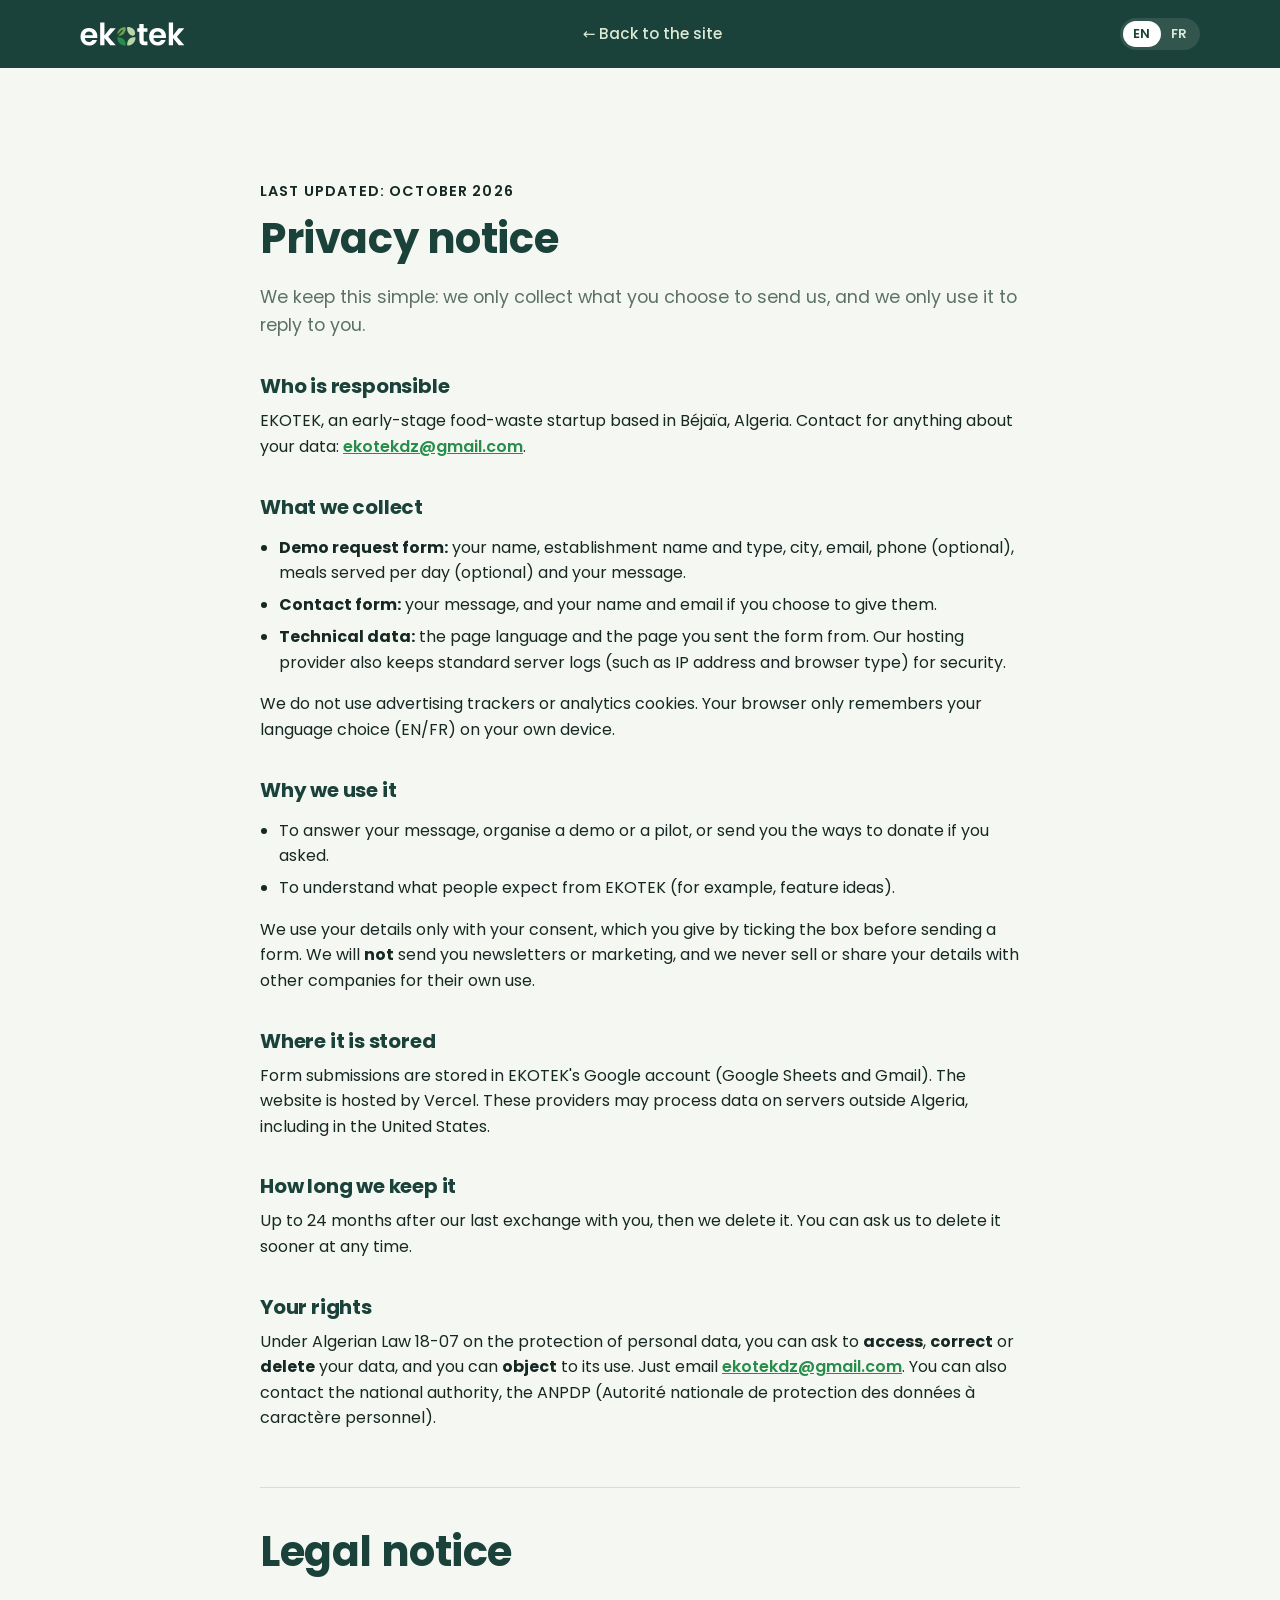
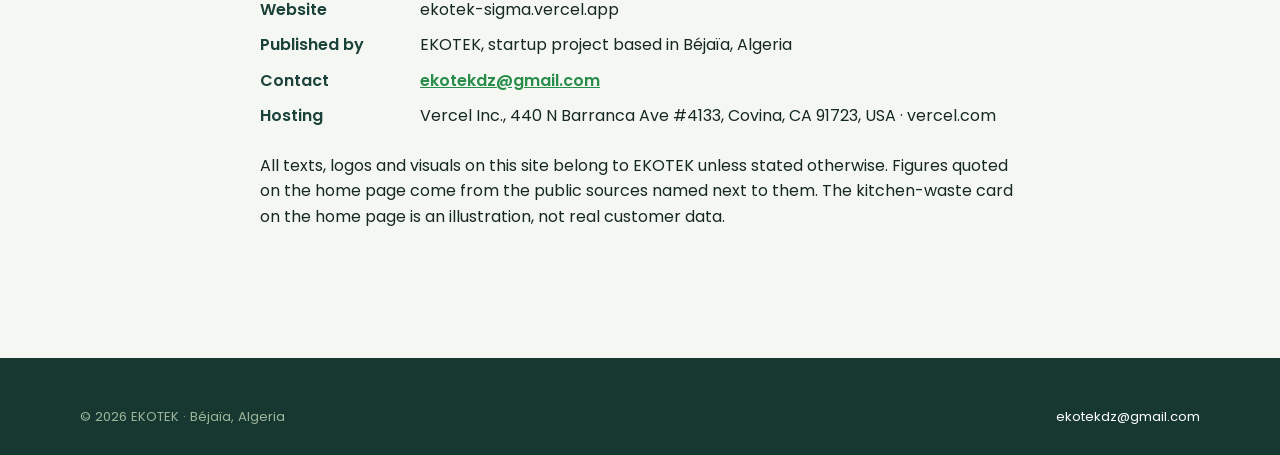
==== legal.html @ 079d0af5 "Add privacy & legal notice page and consent checkbox" ====
<!doctype html>
<html lang="en">
<head>
  <meta charset="utf-8">
  <meta name="viewport" content="width=device-width, initial-scale=1">
  <title>Privacy & legal notice — EKOTEK</title>
  <meta name="description" content="How EKOTEK handles the information you send through this website, and who runs the site.">
  <meta name="theme-color" content="#1B423A">
  <meta name="robots" content="noindex">
  <link rel="icon" href="/favicon.svg" type="image/svg+xml">
  <link rel="canonical" href="https://ekotek-sigma.vercel.app/legal.html">
  <link rel="preconnect" href="https://fonts.googleapis.com">
  <link rel="preconnect" href="https://fonts.gstatic.com" crossorigin>
  <link href="https://fonts.googleapis.com/css2?family=Poppins:wght@400;500;600;700&display=swap" rel="stylesheet">
  <link rel="stylesheet" href="/assets/style.css">
</head>
<body data-title-key="legal.title">

<header class="nav" id="top">
  <div class="wrap nav-in">
    <a href="/" class="brand" aria-label="EKOTEK"><img src="/assets/logo-wordmark-light.svg" alt="EKOTEK" width="112" height="26"></a>
    <nav class="nav-links" aria-label="Main">
      <a href="/" data-i18n="legal.back">← Back to the site</a>
    </nav>
    <div class="nav-right">
      <div class="lang" role="group" aria-label="Language">
        <button type="button" data-lang="en" aria-pressed="true">EN</button>
        <button type="button" data-lang="fr" aria-pressed="false">FR</button>
      </div>
    </div>
  </div>
</header>

<main class="section legal">
  <div class="wrap legal-in">

    <!-- ================= ENGLISH ================= -->
    <article class="l-en" lang="en">
      <p class="eyebrow">Last updated: October 2026</p>
      <h1>Privacy notice</h1>
      <p class="lead-dark">We keep this simple: we only collect what you choose to send us, and we only use it to reply to you.</p>

      <h2>Who is responsible</h2>
      <p>EKOTEK, an early-stage food-waste startup based in Béjaïa, Algeria. Contact for anything about your data: <a href="mailto:ekotekdz@gmail.com">ekotekdz@gmail.com</a>.</p>

      <h2>What we collect</h2>
      <ul>
        <li><b>Demo request form:</b> your name, establishment name and type, city, email, phone (optional), meals served per day (optional) and your message.</li>
        <li><b>Contact form:</b> your message, and your name and email if you choose to give them.</li>
        <li><b>Technical data:</b> the page language and the page you sent the form from. Our hosting provider also keeps standard server logs (such as IP address and browser type) for security.</li>
      </ul>
      <p>We do not use advertising trackers or analytics cookies. Your browser only remembers your language choice (EN/FR) on your own device.</p>

      <h2>Why we use it</h2>
      <ul>
        <li>To answer your message, organise a demo or a pilot, or send you the ways to donate if you asked.</li>
        <li>To understand what people expect from EKOTEK (for example, feature ideas).</li>
      </ul>
      <p>We use your details only with your consent, which you give by ticking the box before sending a form. We will <b>not</b> send you newsletters or marketing, and we never sell or share your details with other companies for their own use.</p>

      <h2>Where it is stored</h2>
      <p>Form submissions are stored in EKOTEK's Google account (Google Sheets and Gmail). The website is hosted by Vercel. These providers may process data on servers outside Algeria, including in the United States.</p>

      <h2>How long we keep it</h2>
      <p>Up to 24 months after our last exchange with you, then we delete it. You can ask us to delete it sooner at any time.</p>

      <h2>Your rights</h2>
      <p>Under Algerian Law 18-07 on the protection of personal data, you can ask to <b>access</b>, <b>correct</b> or <b>delete</b> your data, and you can <b>object</b> to its use. Just email <a href="mailto:ekotekdz@gmail.com">ekotekdz@gmail.com</a>. You can also contact the national authority, the ANPDP (Autorité nationale de protection des données à caractère personnel).</p>

      <hr>

      <h1 id="legal">Legal notice</h1>
      <dl class="facts">
        <dt>Website</dt><dd>ekotek-sigma.vercel.app</dd>
        <dt>Published by</dt><dd>EKOTEK, startup project based in Béjaïa, Algeria</dd>
        <dt>Contact</dt><dd><a href="mailto:ekotekdz@gmail.com">ekotekdz@gmail.com</a></dd>
        <dt>Hosting</dt><dd>Vercel Inc., 440 N Barranca Ave #4133, Covina, CA 91723, USA · vercel.com</dd>
      </dl>
      <p>All texts, logos and visuals on this site belong to EKOTEK unless stated otherwise. Figures quoted on the home page come from the public sources named next to them. The kitchen-waste card on the home page is an illustration, not real customer data.</p>
    </article>

    <!-- ================= FRANÇAIS ================= -->
    <article class="l-fr" lang="fr">
      <p class="eyebrow">Dernière mise à jour : octobre 2026</p>
      <h1>Politique de confidentialité</h1>
      <p class="lead-dark">Nous faisons simple : nous ne collectons que ce que vous choisissez de nous envoyer, et nous ne l'utilisons que pour vous répondre.</p>

      <h2>Responsable</h2>
      <p>EKOTEK, jeune startup de lutte contre le gaspillage alimentaire basée à Béjaïa, en Algérie. Pour toute question sur vos données : <a href="mailto:ekotekdz@gmail.com">ekotekdz@gmail.com</a>.</p>

      <h2>Ce que nous collectons</h2>
      <ul>
        <li><b>Formulaire de demande de démo :</b> votre nom, le nom et le type de l'établissement, la ville, l'e-mail, le téléphone (facultatif), le nombre de repas par jour (facultatif) et votre message.</li>
        <li><b>Formulaire de contact :</b> votre message, ainsi que votre nom et votre e-mail si vous choisissez de les indiquer.</li>
        <li><b>Données techniques :</b> la langue et la page depuis laquelle le formulaire a été envoyé. Notre hébergeur conserve aussi des journaux serveur classiques (adresse IP, type de navigateur) pour la sécurité.</li>
      </ul>
      <p>Nous n'utilisons ni traceurs publicitaires ni cookies de mesure d'audience. Votre navigateur retient seulement votre choix de langue (EN/FR), sur votre propre appareil.</p>

      <h2>Pourquoi nous les utilisons</h2>
      <ul>
        <li>Pour répondre à votre message, organiser une démo ou un pilote, ou vous envoyer les moyens de faire un don si vous l'avez demandé.</li>
        <li>Pour comprendre ce que les gens attendent d'EKOTEK (par exemple, les idées de fonctionnalités).</li>
      </ul>
      <p>Nous utilisons vos informations uniquement avec votre consentement, que vous donnez en cochant la case avant d'envoyer un formulaire. Nous ne vous enverrons <b>pas</b> de newsletter ni de prospection, et nous ne vendons ni ne partageons jamais vos informations avec d'autres entreprises pour leur propre usage.</p>

      <h2>Où elles sont stockées</h2>
      <p>Les envois de formulaires sont enregistrés dans le compte Google d'EKOTEK (Google Sheets et Gmail). Le site est hébergé par Vercel. Ces prestataires peuvent traiter des données sur des serveurs situés hors d'Algérie, notamment aux États-Unis.</p>

      <h2>Durée de conservation</h2>
      <p>Jusqu'à 24 mois après notre dernier échange, puis nous les supprimons. Vous pouvez nous demander de les supprimer plus tôt, à tout moment.</p>

      <h2>Vos droits</h2>
      <p>Conformément à la loi algérienne 18-07 relative à la protection des données à caractère personnel, vous pouvez demander à <b>accéder</b> à vos données, à les <b>rectifier</b> ou à les <b>supprimer</b>, et vous <b>opposer</b> à leur utilisation. Il suffit d'écrire à <a href="mailto:ekotekdz@gmail.com">ekotekdz@gmail.com</a>. Vous pouvez aussi saisir l'ANPDP (Autorité nationale de protection des données à caractère personnel).</p>

      <hr>

      <h1 id="mentions">Mentions légales</h1>
      <dl class="facts">
        <dt>Site</dt><dd>ekotek-sigma.vercel.app</dd>
        <dt>Éditeur</dt><dd>EKOTEK, projet de startup basé à Béjaïa, Algérie</dd>
        <dt>Contact</dt><dd><a href="mailto:ekotekdz@gmail.com">ekotekdz@gmail.com</a></dd>
        <dt>Hébergement</dt><dd>Vercel Inc., 440 N Barranca Ave #4133, Covina, CA 91723, États-Unis · vercel.com</dd>
      </dl>
      <p>Les textes, logos et visuels de ce site appartiennent à EKOTEK, sauf mention contraire. Les chiffres cités en page d'accueil proviennent des sources publiques indiquées à côté. La carte « déchets de la cuisine » de la page d'accueil est une illustration, pas des données réelles de clients.</p>
    </article>

  </div>
</main>

<footer class="footer">
  <div class="wrap foot-bottom" style="margin-top:0;border-top:0;padding-top:0">
    <span>© <span class="js-year">2026</span> EKOTEK · Béjaïa, Algeria</span>
    <a href="mailto:ekotekdz@gmail.com" style="color:#fff;text-decoration:none">ekotekdz@gmail.com</a>
  </div>
</footer>

<script src="/assets/config.js"></script>
<script src="/assets/i18n.js"></script>
<script src="/assets/app.js"></script>
</body>
</html>
---- assets/style.css ----
:root {
  --dark: #1B423A;
  --dark-2: #163830;
  --mid: #288C4A;
  --light: #71A44A;
  --pale: #B9D6AA;
  --bg: #F5F8F2;
  --tint: #E8F0E3;
  --ink: #162824;
  --muted: #5C7068;
  --line: #D5DFD3;
  --white: #FFFFFF;
  --warm: #E3B34C;
  --radius: 18px;
  --shadow: 0 18px 50px -20px rgba(22, 40, 36, .35);
}

* { box-sizing: border-box; }
html { scroll-behavior: smooth; -webkit-text-size-adjust: 100%; }
body {
  margin: 0; background: var(--bg); color: var(--ink);
  font-family: "Poppins", system-ui, -apple-system, "Segoe UI", sans-serif;
  font-size: 16px; line-height: 1.6;
}
img, svg { display: block; max-width: 100%; }
a { color: inherit; }
h1, h2, h3 { line-height: 1.15; margin: 0 0 .5em; color: var(--dark); letter-spacing: -.01em; }
h1 { font-size: clamp(2.2rem, 5.2vw, 3.6rem); font-weight: 700; }
h2 { font-size: clamp(1.7rem, 3.4vw, 2.5rem); font-weight: 700; max-width: 22ch; }
h3 { font-size: 1.2rem; font-weight: 600; }
p { margin: 0 0 1em; }

.wrap { width: min(1120px, 100% - 32px); margin-inline: auto; }
.section { padding: clamp(64px, 9vw, 112px) 0; }
.section-tint { background: var(--tint); }
.section-dark { background: var(--dark); color: #DCE9D5; }
.section-dark h2 { color: #fff; }

.eyebrow { color: var(--mid); font-weight: 600; font-size: .9rem; text-transform: uppercase; letter-spacing: .08em; margin-bottom: .8em; }
.eyebrow-light { color: var(--pale); }
.sub { color: var(--muted); max-width: 60ch; }

/* ---------- buttons ---------- */
.btn {
  display: inline-flex; align-items: center; justify-content: center; gap: .5em;
  padding: .85em 1.5em; border-radius: 999px; border: 2px solid transparent;
  font-family: inherit; font-weight: 600; font-size: 1rem; line-height: 1.2; text-decoration: none; cursor: pointer;
  transition: transform .15s ease, background .15s ease, color .15s ease, border-color .15s ease;
}
.btn:hover { transform: translateY(-1px); }
.btn:focus-visible, .lang button:focus-visible, .way:focus-visible, .soc:focus-visible { outline: 3px solid var(--warm); outline-offset: 3px; }
.btn-primary { background: var(--mid); color: #fff; }
.btn-primary:hover { background: #237d42; }
.btn-ghost { border-color: rgba(255,255,255,.45); color: #fff; }
.btn-ghost:hover { border-color: #fff; background: rgba(255,255,255,.08); }
.btn-light { background: #fff; color: var(--dark); }
.btn-sm { padding: .55em 1.1em; font-size: .9rem; }
.btn-block { width: 100%; }
.btn[disabled] { opacity: .6; cursor: progress; transform: none; }

/* ---------- nav ---------- */
.nav { position: sticky; top: 0; z-index: 50; background: var(--dark); transition: box-shadow .2s; }
.nav.is-scrolled { box-shadow: 0 6px 24px -10px rgba(0,0,0,.45); }
.nav-in { display: flex; align-items: center; justify-content: space-between; gap: 16px; height: 68px; }
.brand img { height: 24px; width: auto; }
.nav-links { display: flex; gap: 28px; }
.nav-links a { color: #DCE9D5; text-decoration: none; font-size: .95rem; font-weight: 500; }
.nav-links a:hover { color: #fff; }
.nav-right { display: flex; align-items: center; gap: 12px; }
.lang { display: inline-flex; background: rgba(255,255,255,.1); border-radius: 999px; padding: 3px; }
.lang button {
  border: 0; background: transparent; color: #DCE9D5; font-family: inherit; font-weight: 600; font-size: .8rem; line-height: 1;
  padding: .5em .8em; border-radius: 999px; cursor: pointer;
}
.lang button[aria-pressed="true"] { background: #fff; color: var(--dark); }

/* ---------- hero ---------- */
.hero { position: relative; overflow: hidden; background: var(--dark); color: #DCE9D5; padding: clamp(56px, 8vw, 104px) 0 clamp(72px, 9vw, 120px); }
.hero h1 { color: #fff; max-width: 15ch; }
.hero .lead { font-size: clamp(1.05rem, 1.6vw, 1.2rem); color: #C8DCC0; max-width: 46ch; }
.hero-in { position: relative; display: grid; grid-template-columns: 1.15fr .85fr; gap: clamp(32px, 5vw, 72px); align-items: center; }
.cta-row { display: flex; flex-wrap: wrap; gap: 12px; margin-top: 28px; }
.leaf { position: absolute; border-radius: 0 100% 0 100%; background: rgba(255,255,255,.035); pointer-events: none; }
.leaf-a { width: 520px; height: 520px; right: -140px; top: -160px; transform: rotate(10deg); }
.leaf-b { width: 300px; height: 300px; left: -120px; bottom: -150px; transform: rotate(-20deg); background: rgba(113,164,74,.08); }

.hero-card {
  background: #fff; color: var(--ink); border-radius: 22px; padding: 22px 22px 16px;
  box-shadow: 0 30px 70px -25px rgba(0,0,0,.55); transform: rotate(1.2deg);
}
.hc-top { display: flex; align-items: center; gap: 8px; font-size: .85rem; color: var(--muted); font-weight: 500; }
.hc-dot { width: 8px; height: 8px; border-radius: 50%; background: var(--light); box-shadow: 0 0 0 4px rgba(113,164,74,.2); }
.hc-total { display: flex; align-items: baseline; gap: 6px; margin: 6px 0 14px; }
.hc-total b { font-size: 2.6rem; color: var(--dark); line-height: 1; }
.hc-total span { font-weight: 600; color: var(--muted); }
.hc-bars { display: grid; gap: 10px; }
.hc-row { display: grid; grid-template-columns: 88px 1fr 52px; align-items: center; gap: 10px; font-size: .85rem; }
.hc-row i { height: 10px; border-radius: 99px; background: var(--tint); position: relative; overflow: hidden; }
.hc-row i::after { content: ""; position: absolute; inset: 0 auto 0 0; width: var(--w); background: linear-gradient(90deg, var(--mid), var(--light)); border-radius: 99px; }
.hc-row em { font-style: normal; text-align: right; color: var(--muted); font-weight: 500; }
.hc-tip { margin-top: 16px; display: flex; gap: 10px; align-items: flex-start; background: #FFF6E0; border-radius: 12px; padding: 10px 12px; font-size: .85rem; line-height: 1.45; }
.hc-tag { background: var(--warm); color: var(--ink); font-weight: 700; font-size: .7rem; border-radius: 6px; padding: 2px 6px; margin-top: 1px; }
.hc-note { font-size: .72rem; color: #8A9792; margin: 12px 0 0; text-align: center; }

/* ---------- problem ---------- */
.stats { display: grid; grid-template-columns: repeat(3, 1fr); gap: 20px; margin-top: 36px; }
.stat { background: #fff; border: 1px solid var(--line); border-radius: var(--radius); padding: 26px; }
.stat b { display: block; font-size: clamp(2.4rem, 4.5vw, 3.2rem); color: var(--dark); line-height: 1; margin-bottom: 12px; }
.stat p { font-weight: 500; margin-bottom: 14px; }
.stat small { color: var(--muted); font-size: .78rem; }
.note-line { margin-top: 28px; padding-left: 16px; border-left: 4px solid var(--light); color: var(--muted); max-width: 70ch; }

/* ---------- steps ---------- */
.steps { display: grid; grid-template-columns: repeat(3, 1fr); gap: 20px; margin-top: 36px; }
.step { background: #fff; border-radius: var(--radius); padding: 28px; }
.ic { width: 64px; height: 64px; border-radius: 16px; background: var(--tint); color: var(--mid); display: grid; place-items: center; margin-bottom: 18px; }
.ic svg { width: 36px; height: 36px; }
.step h3 span:first-child { color: var(--light); }
.step p { color: var(--muted); margin: 0; }

/* ---------- benefits ---------- */
.benefits { display: grid; grid-template-columns: 1fr 1fr; gap: clamp(32px, 6vw, 80px); align-items: center; }
.benefits h2 { max-width: 20ch; }
.ben-list { list-style: none; margin: 0; padding: 0; display: grid; gap: 14px; }
.ben-list li { background: rgba(255,255,255,.06); border: 1px solid rgba(255,255,255,.1); border-radius: 16px; padding: 18px 20px; }
.ben-list b { display: block; color: #fff; font-size: 1.05rem; }
.ben-list span { color: #C8DCC0; font-size: .95rem; }

/* ---------- status ---------- */
.status { display: grid; grid-template-columns: 1.1fr .9fr; gap: clamp(32px, 6vw, 80px); align-items: start; }
.status p { color: var(--muted); max-width: 56ch; }
.timeline { list-style: none; margin: 8px 0 0; padding: 0; position: relative; }
.timeline::before { content: ""; position: absolute; left: 11px; top: 12px; bottom: 12px; width: 2px; background: var(--line); }
.timeline li { position: relative; padding: 0 0 26px 42px; }
.timeline li::before { content: ""; position: absolute; left: 3px; top: 4px; width: 18px; height: 18px; border-radius: 50%; background: var(--bg); border: 3px solid var(--line); }
.timeline li.done::before { background: var(--mid); border-color: var(--mid); }
.timeline li.now::before { background: #fff; border-color: var(--warm); box-shadow: 0 0 0 5px rgba(227,179,76,.25); }
.timeline b { display: block; color: var(--dark); }
.timeline span { color: var(--muted); font-size: .92rem; }
.text-link { display: inline-block; margin-top: 8px; color: var(--mid); font-weight: 600; text-decoration: none; }
.text-link:hover { text-decoration: underline; }

/* ---------- forms ---------- */
.form-grid { display: grid; grid-template-columns: .9fr 1.1fr; gap: clamp(32px, 6vw, 72px); align-items: start; }
.form-grid > div p { color: var(--muted); }
.checks { list-style: none; padding: 0; margin: 20px 0 0; display: grid; gap: 10px; }
.checks li { position: relative; padding-left: 32px; font-weight: 500; }
.checks li::before { content: ""; position: absolute; left: 0; top: 2px; width: 22px; height: 22px; border-radius: 50%; background: var(--mid) url("data:image/svg+xml,%3Csvg xmlns='http://www.w3.org/2000/svg' viewBox='0 0 24 24'%3E%3Cpath fill='none' stroke='white' stroke-width='3' d='M6 12.5l4 4 8-9'/%3E%3C/svg%3E") center/14px no-repeat; }

.card { background: #fff; border-radius: 22px; padding: clamp(20px, 3vw, 32px); box-shadow: var(--shadow); }
.form { display: grid; gap: 14px; }
.row2 { display: grid; grid-template-columns: 1fr 1fr; gap: 14px; }
.form label { display: flex; flex-wrap: wrap; align-content: flex-start; gap: 6px 4px; font-size: .85rem; font-weight: 600; color: var(--dark); }
.form label > input, .form label > select, .form label > textarea { flex: 1 1 100%; }
.form input, .form select, .form textarea {
  width: 100%; font-family: inherit; font-size: 1rem; line-height: 1.4; color: var(--ink);
  padding: .75em .9em; border-radius: 12px; border: 1.5px solid var(--line); background: #FBFCFA;
  transition: border-color .15s, box-shadow .15s;
}
.form textarea { resize: vertical; min-height: 90px; }
.form input:focus, .form select:focus, .form textarea:focus { outline: none; border-color: var(--mid); box-shadow: 0 0 0 4px rgba(40,140,74,.15); background: #fff; }
.was-validated :invalid { border-color: #C2453A; }
.hp { position: absolute !important; left: -9999px !important; width: 1px; height: 1px; opacity: 0; }
.form-msg:empty { display: none; }
.form-msg { margin: 0; font-size: .92rem; color: var(--muted); }
.form-msg.is-ok { color: var(--mid); font-weight: 600; }
.form-msg.is-err { color: #B23A30; font-weight: 600; }

/* ---------- support ---------- */
.ways { display: grid; grid-template-columns: repeat(4, 1fr); gap: 16px; margin: 32px 0 28px; }
.way {
  text-align: left; font-family: inherit; font-size: inherit; color: inherit; cursor: pointer;
  background: #fff; border: 1.5px solid var(--line); border-radius: var(--radius); padding: 22px;
  display: flex; flex-direction: column; gap: 6px; transition: border-color .15s, transform .15s, box-shadow .15s;
}
.way:hover { border-color: var(--light); transform: translateY(-2px); box-shadow: var(--shadow); }
.way-static { cursor: default; }
.way-static:hover { transform: none; box-shadow: none; border-color: var(--line); }
.way b { color: var(--dark); font-size: 1.05rem; }
.way > span:not(.way-ic) { color: var(--muted); font-size: .92rem; }
.way-ic { width: 44px; height: 44px; border-radius: 12px; background: var(--tint); color: var(--mid); display: grid; place-items: center; margin-bottom: 8px; }
.way-ic svg { width: 22px; height: 22px; }
.way[data-kind="donate"] .way-ic { background: #FFF1D6; color: #C98A12; }

.ways-3 { grid-template-columns: repeat(3, 1fr); }
.support-form { max-width: 760px; }
.form-head h3 { margin: 0 0 2px; font-size: 1.35rem; }
.form-head p { margin: 0; color: var(--muted); font-size: .92rem; }
.js-rotate::placeholder { color: #8A9792; }
.kinds { border: 0; padding: 0; margin: 0; display: flex; flex-wrap: wrap; gap: 8px; }
.kinds legend { font-size: .85rem; font-weight: 600; color: var(--dark); margin-bottom: 8px; padding: 0; }
.pill { position: relative; display: inline-flex !important; }
.pill input { position: absolute; opacity: 0; inset: 0; cursor: pointer; }
.pill span { padding: .5em 1em; border-radius: 999px; border: 1.5px solid var(--line); font-weight: 500; font-size: .9rem; color: var(--ink); transition: all .15s; }
.pill input:checked + span { background: var(--dark); color: #fff; border-color: var(--dark); }
.pill input:focus-visible + span { outline: 3px solid var(--warm); outline-offset: 2px; }
.kind-hint { margin: 0; background: #FFF6E0; border-radius: 12px; padding: 10px 14px; font-size: .9rem; }

.social { display: flex; flex-wrap: wrap; gap: 8px; margin-top: 10px; }
.soc { width: 38px; height: 38px; border-radius: 50%; display: grid; place-items: center; background: var(--tint); color: var(--dark); border: 0; cursor: pointer; transition: background .15s, color .15s; }
.soc svg { width: 18px; height: 18px; }
.soc:hover { background: var(--mid); color: #fff; }

/* ---------- footer ---------- */
.footer { background: var(--dark-2); color: #C8DCC0; padding: 48px 0 28px; }
.foot-in { display: flex; justify-content: space-between; gap: 24px; flex-wrap: wrap; align-items: flex-start; }
.foot-in img { height: 24px; width: auto; margin-bottom: 10px; }
.foot-links { display: grid; gap: 6px; justify-items: end; }
.foot-links a { color: #fff; text-decoration: none; font-weight: 500; }
.footer .soc { background: rgba(255,255,255,.08); color: #DCE9D5; }
.footer .soc:hover { background: var(--mid); color: #fff; }
.foot-bottom { display: flex; justify-content: space-between; gap: 12px; flex-wrap: wrap; border-top: 1px solid rgba(255,255,255,.1); margin-top: 28px; padding-top: 18px; font-size: .82rem; color: #9DB59A; }

.toast { position: fixed; left: 50%; bottom: 24px; transform: translateX(-50%); background: var(--ink); color: #fff; padding: 10px 18px; border-radius: 999px; font-size: .9rem; z-index: 100; }

/* ---------- responsive ---------- */
@media (max-width: 980px) {
  .nav-links { display: none; }
  .hero-in, .benefits, .status, .form-grid { grid-template-columns: 1fr; }
  .hero-card { max-width: 420px; transform: none; }
  .ways, .ways-3 { grid-template-columns: 1fr 1fr; }
}
@media (max-width: 640px) {
  .nav-cta { display: none; }
  .stats, .steps { grid-template-columns: 1fr; }
  .ways, .ways-3 { grid-template-columns: 1fr; }
  .row2 { grid-template-columns: 1fr; }
  .cta-row .btn { flex: 1 1 auto; }
  .foot-links { justify-items: start; }
  .hc-row { grid-template-columns: 76px 1fr 48px; }
}
@media (prefers-reduced-motion: reduce) {
  html { scroll-behavior: auto; }
  * { transition: none !important; }
}

/* ---------- consent + legal page ---------- */
.form label.consent { display: flex; flex-wrap: nowrap; align-items: flex-start; gap: 10px; font-weight: 400; color: var(--muted); font-size: .85rem; line-height: 1.45; }
.form label.consent input { flex: 0 0 auto; width: 18px; height: 18px; margin: 2px 0 0; accent-color: var(--mid); }
.form label.consent a { color: var(--mid); font-weight: 600; }
.foot-legal { color: #DCE9D5; }
.legal { background: var(--bg); }
.legal-in { max-width: 760px; }
.legal h1 { font-size: clamp(2rem, 4vw, 2.6rem); margin-top: .2em; }
.legal h2 { font-size: 1.25rem; margin: 1.8em 0 .5em; max-width: none; }
.legal p, .legal li, .legal dd { color: var(--ink); }
.legal ul { padding-left: 1.2em; } .legal li { margin-bottom: .4em; }
.legal a { color: var(--mid); font-weight: 600; }
.legal hr { border: 0; border-top: 1px solid var(--line); margin: 56px 0 40px; }
.lead-dark { font-size: 1.1rem; color: var(--muted) !important; }
.facts { display: grid; grid-template-columns: 140px 1fr; gap: 10px 20px; margin: 20px 0 24px; }
.facts dt { font-weight: 600; color: var(--dark); } .facts dd { margin: 0; }
html[lang="fr"] .l-en, html:not([lang="fr"]) .l-fr { display: none; }
@media (max-width: 640px) { .facts { grid-template-columns: 1fr; gap: 2px; } .facts dd { margin-bottom: 10px; } }
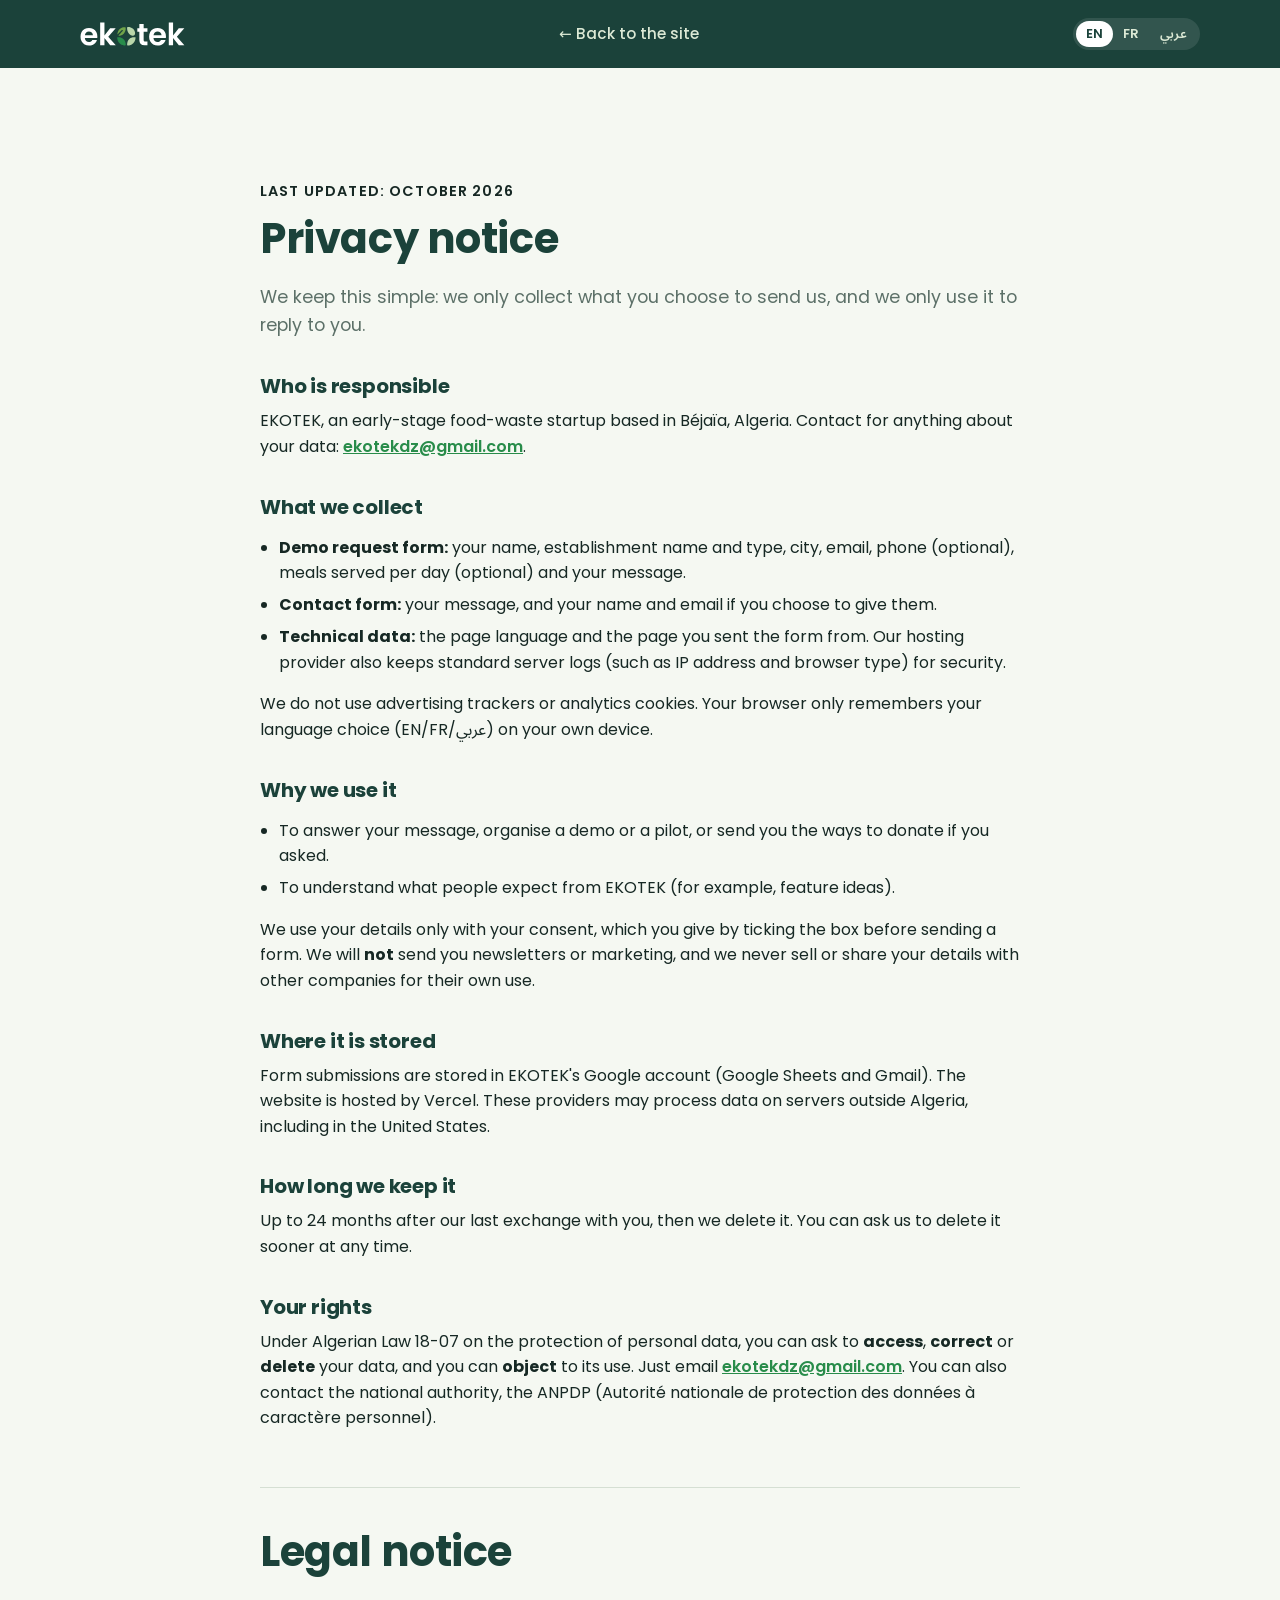
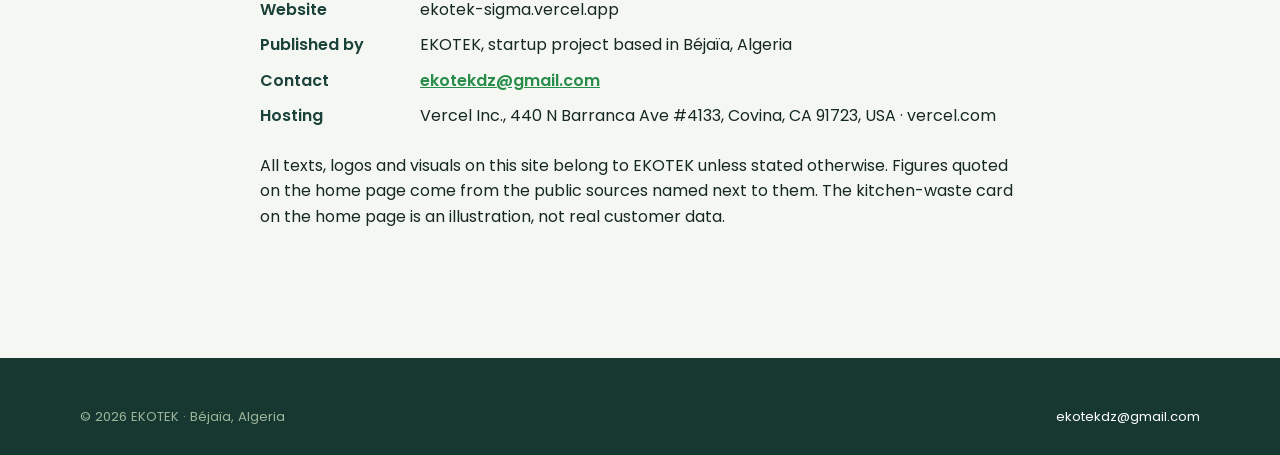
==== commit aa41b9ff: "Add Algerian Arabic (Darija), right-to-left" ====
--- a/legal.html
+++ b/legal.html
@@ -11,7 +11,7 @@
   <link rel="canonical" href="https://ekotek-sigma.vercel.app/legal.html">
   <link rel="preconnect" href="https://fonts.googleapis.com">
   <link rel="preconnect" href="https://fonts.gstatic.com" crossorigin>
-  <link href="https://fonts.googleapis.com/css2?family=Poppins:wght@400;500;600;700&display=swap" rel="stylesheet">
+  <link href="https://fonts.googleapis.com/css2?family=Noto+Sans+Arabic:wght@400;500;600;700&family=Poppins:wght@400;500;600;700&display=swap" rel="stylesheet">
   <link rel="stylesheet" href="/assets/style.css">
 </head>
 <body data-title-key="legal.title">
@@ -26,6 +26,7 @@
       <div class="lang" role="group" aria-label="Language">
         <button type="button" data-lang="en" aria-pressed="true">EN</button>
         <button type="button" data-lang="fr" aria-pressed="false">FR</button>
+        <button type="button" data-lang="ar" aria-pressed="false" lang="ar-DZ" title="الدارجة">عربي</button>
       </div>
     </div>
   </div>
@@ -49,7 +50,7 @@
         <li><b>Contact form:</b> your message, and your name and email if you choose to give them.</li>
         <li><b>Technical data:</b> the page language and the page you sent the form from. Our hosting provider also keeps standard server logs (such as IP address and browser type) for security.</li>
       </ul>
-      <p>We do not use advertising trackers or analytics cookies. Your browser only remembers your language choice (EN/FR) on your own device.</p>
+      <p>We do not use advertising trackers or analytics cookies. Your browser only remembers your language choice (EN/FR/عربي) on your own device.</p>
 
       <h2>Why we use it</h2>
       <ul>
@@ -94,7 +95,7 @@
         <li><b>Formulaire de contact :</b> votre message, ainsi que votre nom et votre e-mail si vous choisissez de les indiquer.</li>
         <li><b>Données techniques :</b> la langue et la page depuis laquelle le formulaire a été envoyé. Notre hébergeur conserve aussi des journaux serveur classiques (adresse IP, type de navigateur) pour la sécurité.</li>
       </ul>
-      <p>Nous n'utilisons ni traceurs publicitaires ni cookies de mesure d'audience. Votre navigateur retient seulement votre choix de langue (EN/FR), sur votre propre appareil.</p>
+      <p>Nous n'utilisons ni traceurs publicitaires ni cookies de mesure d'audience. Votre navigateur retient seulement votre choix de langue (EN/FR/عربي), sur votre propre appareil.</p>
 
       <h2>Pourquoi nous les utilisons</h2>
       <ul>
@@ -124,6 +125,51 @@
       <p>Les textes, logos et visuels de ce site appartiennent à EKOTEK, sauf mention contraire. Les chiffres cités en page d'accueil proviennent des sources publiques indiquées à côté. La carte « déchets de la cuisine » de la page d'accueil est une illustration, pas des données réelles de clients.</p>
     </article>
 
+    <!-- ================= العربية ================= -->
+    <article class="l-ar" lang="ar-DZ" dir="rtl">
+      <p class="eyebrow">آخر تحديث: أكتوبر 2026</p>
+      <h1>سياسة الخصوصية</h1>
+      <p class="lead-dark">نديروها ساهلة: ما نجمعو غير واش تختار تبعثهولنا، وما نستعملوه غير باه نردو عليك.</p>
+
+      <h2>شكون المسؤول</h2>
+      <p>EKOTEK، ستارت أب جديدة ضد تبذير الماكلة، مقرها في بجاية، الجزائر. لأي سؤال على المعلومات تاعك: <a href="mailto:ekotekdz@gmail.com">ekotekdz@gmail.com</a>.</p>
+
+      <h2>واش نجمعو</h2>
+      <ul>
+        <li><b>استمارة طلب الديمو:</b> اسمك، اسم ونوع المؤسسة، المدينة، الإيميل، التيليفون (ماشي ضروري)، عدد الوجبات في النهار (ماشي ضروري) والرسالة تاعك.</li>
+        <li><b>استمارة الاتصال:</b> الرسالة تاعك، والاسم والإيميل إذا حبيت تعطيهم.</li>
+        <li><b>معلومات تقنية:</b> لغة الصفحة والصفحة اللي بعثت منها الاستمارة. المستضيف تاع الموقع يحتفظ تاني بسجلات عادية (كيما عنوان IP ونوع المتصفح) للأمان.</li>
+      </ul>
+      <p>ما نستعملوش متتبعات إشهارية ولا كوكيز تاع قياس الزوار. المتصفح تاعك يتفكر غير اللغة اللي اخترت (EN/FR/عربي)، في الجهاز تاعك برك.</p>
+
+      <h2>علاش نستعملوها</h2>
+      <ul>
+        <li>باه نردو على رسالتك، ننظمو ديمو ولا تجربة، ولا نبعثولك كيفاش تتبرع إذا طلبت.</li>
+        <li>باه نفهمو واش الناس يستناو من EKOTEK (مثلًا أفكار الميزات).</li>
+      </ul>
+      <p>ما نستعملو المعلومات تاعك غير بموافقتك، اللي تعطيها كي تأشر على الخانة قبل ما تبعث الاستمارة. <b>ما</b> نبعثولكش نشرات ولا إشهار، وعمرنا ما نبيعو ولا نعطيو المعلومات تاعك لشركات أخرى باه يستعملوها لروحهم.</p>
+
+      <h2>وين تتخبى</h2>
+      <p>الاستمارات تتسجل في حساب Google تاع EKOTEK (Google Sheets و Gmail). الموقع مستضاف عند Vercel. هاذ الشركات تقدر تعالج المعلومات في سيرفرات برا الجزائر، منها في الولايات المتحدة.</p>
+
+      <h2>قداش نحتفظو بيها</h2>
+      <p>حتى 24 شهر من آخر تواصل بيناتنا، ومن بعد نمسحوها. تقدر تطلب منا نمسحوها قبل، في أي وقت.</p>
+
+      <h2>حقوقك</h2>
+      <p>حسب القانون الجزائري 18-07 المتعلق بحماية المعطيات ذات الطابع الشخصي، تقدر تطلب <b>تشوف</b> المعلومات تاعك، <b>تصححها</b> ولا <b>تمسحها</b>، وتقدر <b>ترفض</b> استعمالها. غير ابعثلنا على <a href="mailto:ekotekdz@gmail.com">ekotekdz@gmail.com</a>. وتقدر تاني تتصل بالسلطة الوطنية لحماية المعطيات ذات الطابع الشخصي (ANPDP).</p>
+
+      <hr>
+
+      <h1 id="qanouni">الإشعار القانوني</h1>
+      <dl class="facts">
+        <dt>الموقع</dt><dd dir="ltr">ekotek-sigma.vercel.app</dd>
+        <dt>الناشر</dt><dd>EKOTEK، مشروع ستارت أب مقره في بجاية، الجزائر</dd>
+        <dt>الاتصال</dt><dd><a href="mailto:ekotekdz@gmail.com">ekotekdz@gmail.com</a></dd>
+        <dt>الاستضافة</dt><dd dir="ltr">Vercel Inc., 440 N Barranca Ave #4133, Covina, CA 91723, USA · vercel.com</dd>
+      </dl>
+      <p>النصوص، اللوغوهات والصور اللي في الموقع ملك EKOTEK إلا إذا تكتب العكس. الأرقام اللي في الصفحة الرئيسية جاية من المصادر العمومية المكتوبة حذاها. بطاقة «فضلات الكوزينة» في الصفحة الرئيسية مثال برك، ماشي معلومات حقيقية تاع زبائن.</p>
+    </article>
+
   </div>
 </main>
 
--- a/assets/style.css
+++ b/assets/style.css
@@ -19,7 +19,7 @@
 html { scroll-behavior: smooth; -webkit-text-size-adjust: 100%; }
 body {
   margin: 0; background: var(--bg); color: var(--ink);
-  font-family: "Poppins", system-ui, -apple-system, "Segoe UI", sans-serif;
+  font-family: "Poppins", "Noto Sans Arabic", system-ui, -apple-system, "Segoe UI", sans-serif;
   font-size: 16px; line-height: 1.6;
 }
 img, svg { display: block; max-width: 100%; }
@@ -96,8 +96,8 @@
 .hc-bars { display: grid; gap: 10px; }
 .hc-row { display: grid; grid-template-columns: 88px 1fr 52px; align-items: center; gap: 10px; font-size: .85rem; }
 .hc-row i { height: 10px; border-radius: 99px; background: var(--tint); position: relative; overflow: hidden; }
-.hc-row i::after { content: ""; position: absolute; inset: 0 auto 0 0; width: var(--w); background: linear-gradient(90deg, var(--mid), var(--light)); border-radius: 99px; }
-.hc-row em { font-style: normal; text-align: right; color: var(--muted); font-weight: 500; }
+.hc-row i::after { content: ""; position: absolute; inset-block: 0; inset-inline-start: 0; width: var(--w); background: linear-gradient(90deg, var(--mid), var(--light)); border-radius: 99px; }
+.hc-row em { font-style: normal; text-align: end; color: var(--muted); font-weight: 500; }
 .hc-tip { margin-top: 16px; display: flex; gap: 10px; align-items: flex-start; background: #FFF6E0; border-radius: 12px; padding: 10px 12px; font-size: .85rem; line-height: 1.45; }
 .hc-tag { background: var(--warm); color: var(--ink); font-weight: 700; font-size: .7rem; border-radius: 6px; padding: 2px 6px; margin-top: 1px; }
 .hc-note { font-size: .72rem; color: #8A9792; margin: 12px 0 0; text-align: center; }
@@ -108,7 +108,7 @@
 .stat b { display: block; font-size: clamp(2.4rem, 4.5vw, 3.2rem); color: var(--dark); line-height: 1; margin-bottom: 12px; }
 .stat p { font-weight: 500; margin-bottom: 14px; }
 .stat small { color: var(--muted); font-size: .78rem; }
-.note-line { margin-top: 28px; padding-left: 16px; border-left: 4px solid var(--light); color: var(--muted); max-width: 70ch; }
+.note-line { margin-top: 28px; padding-inline-start: 16px; border-inline-start: 4px solid var(--light); color: var(--muted); max-width: 70ch; }
 
 /* ---------- steps ---------- */
 .steps { display: grid; grid-template-columns: repeat(3, 1fr); gap: 20px; margin-top: 36px; }
@@ -130,9 +130,9 @@
 .status { display: grid; grid-template-columns: 1.1fr .9fr; gap: clamp(32px, 6vw, 80px); align-items: start; }
 .status p { color: var(--muted); max-width: 56ch; }
 .timeline { list-style: none; margin: 8px 0 0; padding: 0; position: relative; }
-.timeline::before { content: ""; position: absolute; left: 11px; top: 12px; bottom: 12px; width: 2px; background: var(--line); }
-.timeline li { position: relative; padding: 0 0 26px 42px; }
-.timeline li::before { content: ""; position: absolute; left: 3px; top: 4px; width: 18px; height: 18px; border-radius: 50%; background: var(--bg); border: 3px solid var(--line); }
+.timeline::before { content: ""; position: absolute; inset-inline-start: 11px; top: 12px; bottom: 12px; width: 2px; background: var(--line); }
+.timeline li { position: relative; padding-bottom: 26px; padding-inline-start: 42px; }
+.timeline li::before { content: ""; position: absolute; inset-inline-start: 3px; top: 4px; width: 18px; height: 18px; border-radius: 50%; background: var(--bg); border: 3px solid var(--line); }
 .timeline li.done::before { background: var(--mid); border-color: var(--mid); }
 .timeline li.now::before { background: #fff; border-color: var(--warm); box-shadow: 0 0 0 5px rgba(227,179,76,.25); }
 .timeline b { display: block; color: var(--dark); }
@@ -144,8 +144,8 @@
 .form-grid { display: grid; grid-template-columns: .9fr 1.1fr; gap: clamp(32px, 6vw, 72px); align-items: start; }
 .form-grid > div p { color: var(--muted); }
 .checks { list-style: none; padding: 0; margin: 20px 0 0; display: grid; gap: 10px; }
-.checks li { position: relative; padding-left: 32px; font-weight: 500; }
-.checks li::before { content: ""; position: absolute; left: 0; top: 2px; width: 22px; height: 22px; border-radius: 50%; background: var(--mid) url("data:image/svg+xml,%3Csvg xmlns='http://www.w3.org/2000/svg' viewBox='0 0 24 24'%3E%3Cpath fill='none' stroke='white' stroke-width='3' d='M6 12.5l4 4 8-9'/%3E%3C/svg%3E") center/14px no-repeat; }
+.checks li { position: relative; padding-inline-start: 32px; font-weight: 500; }
+.checks li::before { content: ""; position: absolute; inset-inline-start: 0; top: 2px; width: 22px; height: 22px; border-radius: 50%; background: var(--mid) url("data:image/svg+xml,%3Csvg xmlns='http://www.w3.org/2000/svg' viewBox='0 0 24 24'%3E%3Cpath fill='none' stroke='white' stroke-width='3' d='M6 12.5l4 4 8-9'/%3E%3C/svg%3E") center/14px no-repeat; }
 
 .card { background: #fff; border-radius: 22px; padding: clamp(20px, 3vw, 32px); box-shadow: var(--shadow); }
 .form { display: grid; gap: 14px; }
@@ -160,7 +160,7 @@
 .form textarea { resize: vertical; min-height: 90px; }
 .form input:focus, .form select:focus, .form textarea:focus { outline: none; border-color: var(--mid); box-shadow: 0 0 0 4px rgba(40,140,74,.15); background: #fff; }
 .was-validated :invalid { border-color: #C2453A; }
-.hp { position: absolute !important; left: -9999px !important; width: 1px; height: 1px; opacity: 0; }
+.hp { position: absolute !important; inset-inline-start: -9999px !important; width: 1px; height: 1px; opacity: 0; }
 .form-msg:empty { display: none; }
 .form-msg { margin: 0; font-size: .92rem; color: var(--muted); }
 .form-msg.is-ok { color: var(--mid); font-weight: 600; }
@@ -169,7 +169,7 @@
 /* ---------- support ---------- */
 .ways { display: grid; grid-template-columns: repeat(4, 1fr); gap: 16px; margin: 32px 0 28px; }
 .way {
-  text-align: left; font-family: inherit; font-size: inherit; color: inherit; cursor: pointer;
+  text-align: start; font-family: inherit; font-size: inherit; color: inherit; cursor: pointer;
   background: #fff; border: 1.5px solid var(--line); border-radius: var(--radius); padding: 22px;
   display: flex; flex-direction: column; gap: 6px; transition: border-color .15s, transform .15s, box-shadow .15s;
 }
@@ -244,11 +244,29 @@
 .legal h1 { font-size: clamp(2rem, 4vw, 2.6rem); margin-top: .2em; }
 .legal h2 { font-size: 1.25rem; margin: 1.8em 0 .5em; max-width: none; }
 .legal p, .legal li, .legal dd { color: var(--ink); }
-.legal ul { padding-left: 1.2em; } .legal li { margin-bottom: .4em; }
+.legal ul { padding-inline-start: 1.2em; } .legal li { margin-bottom: .4em; }
 .legal a { color: var(--mid); font-weight: 600; }
 .legal hr { border: 0; border-top: 1px solid var(--line); margin: 56px 0 40px; }
 .lead-dark { font-size: 1.1rem; color: var(--muted) !important; }
 .facts { display: grid; grid-template-columns: 140px 1fr; gap: 10px 20px; margin: 20px 0 24px; }
 .facts dt { font-weight: 600; color: var(--dark); } .facts dd { margin: 0; }
-html[lang="fr"] .l-en, html:not([lang="fr"]) .l-fr { display: none; }
+.l-fr, .l-ar { display: none; }
+html:lang(fr) .l-en, html:lang(ar) .l-en { display: none; }
+html:lang(fr) .l-fr, html:lang(ar) .l-ar { display: block; }
 @media (max-width: 640px) { .facts { grid-template-columns: 1fr; gap: 2px; } .facts dd { margin-bottom: 10px; } }
+
+/* ---------- Algerian Arabic (Darija), right-to-left ---------- */
+/* Arabic letters join, so no letter-spacing or uppercase; Arabic also needs taller lines. */
+html:lang(ar) body { line-height: 1.85; }
+html:lang(ar) h1, html:lang(ar) h2, html:lang(ar) h3 { line-height: 1.45; letter-spacing: 0; }
+html:lang(ar) .eyebrow { letter-spacing: 0; text-transform: none; font-size: .95rem; }
+html:lang(ar) .hero h1 { max-width: 17ch; }
+html:lang(ar) .lang button[lang] { font-size: .85rem; padding-block: .42em; }
+[dir="rtl"] .hc-row i::after { background: linear-gradient(270deg, var(--mid), var(--light)); }
+[dir="rtl"] .hero-card { transform: rotate(-1.2deg); }
+[dir="rtl"] .leaf-a { right: auto; left: -140px; transform: rotate(-10deg) scaleX(-1); }
+[dir="rtl"] .leaf-b { left: auto; right: -120px; transform: rotate(20deg) scaleX(-1); }
+[dir="rtl"] .step h3 span:first-child { display: inline-block; direction: ltr; unicode-bidi: isolate; }
+[dir="rtl"] .form input[type="email"], [dir="rtl"] .form input[type="tel"] { direction: ltr; text-align: right; }
+[dir="rtl"] .stat b { direction: ltr; text-align: right; }
+@media (max-width: 980px) { [dir="rtl"] .hero-card { transform: none; } }
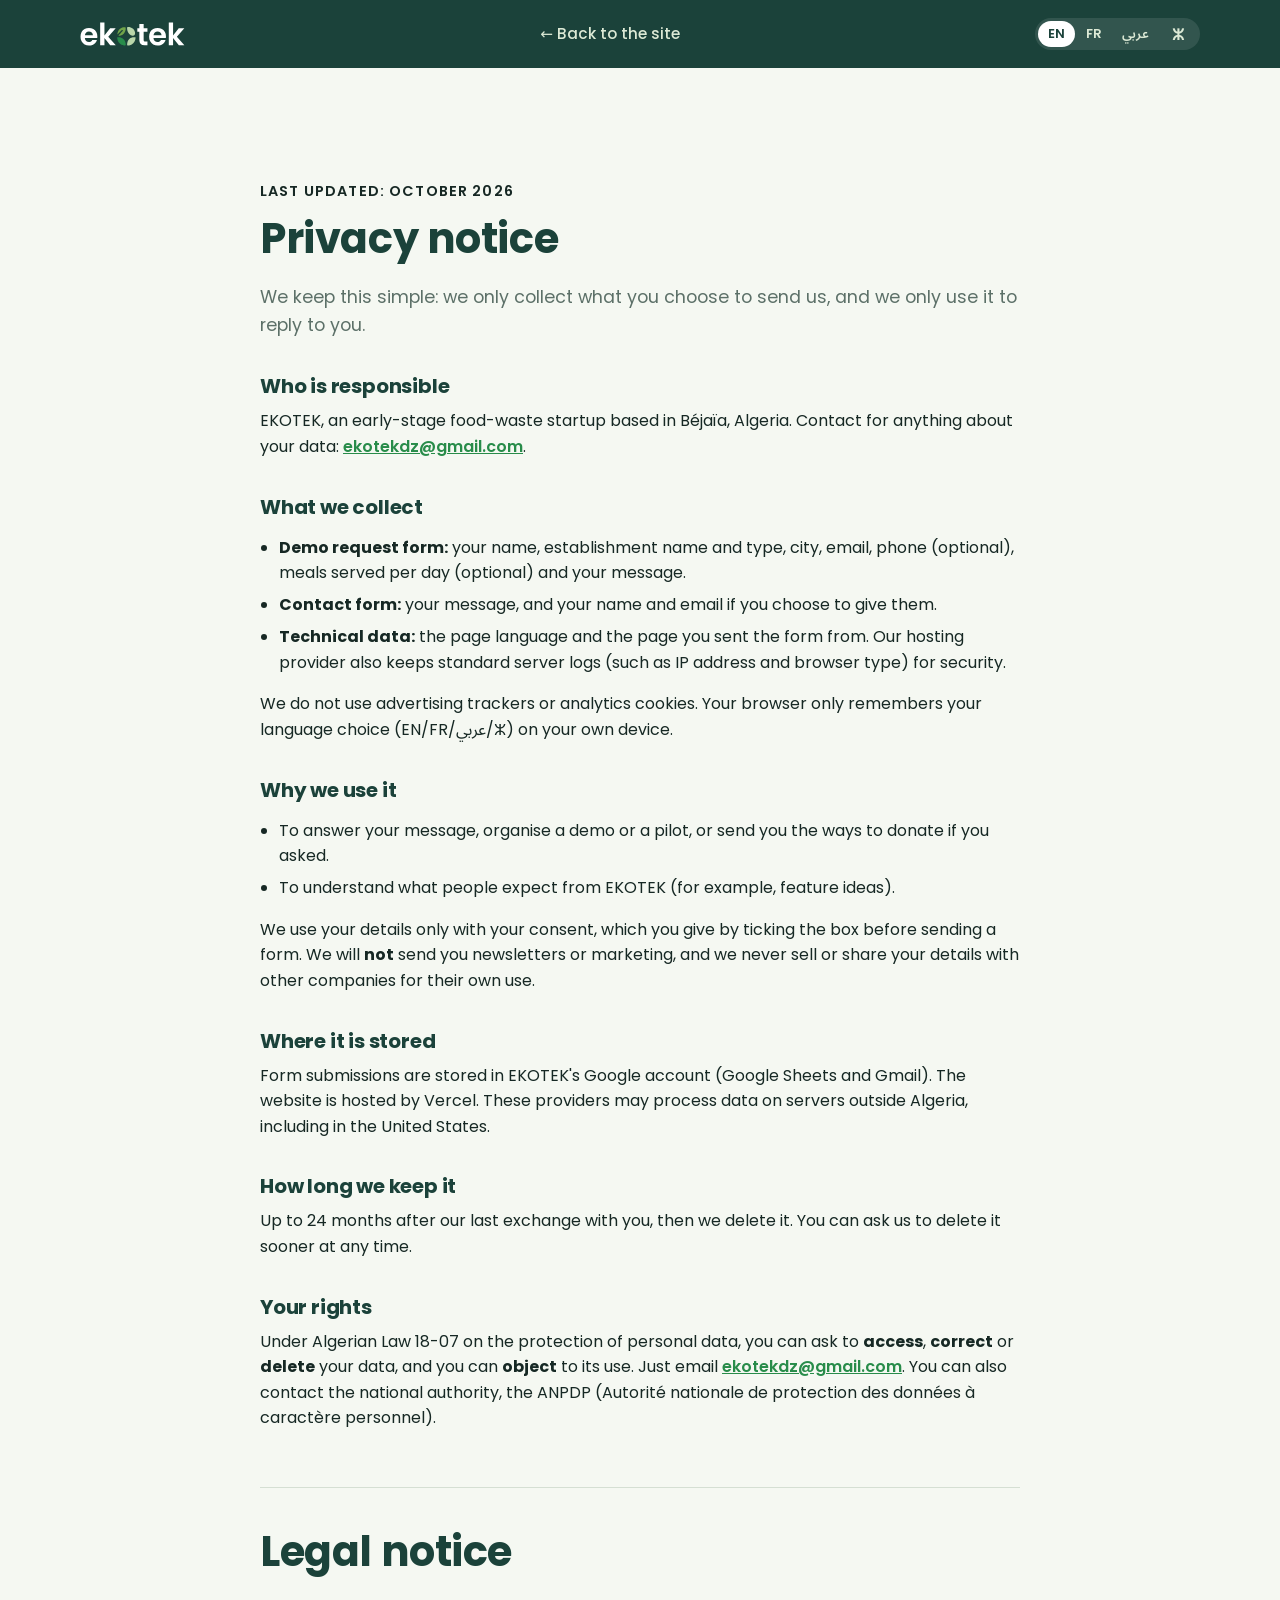
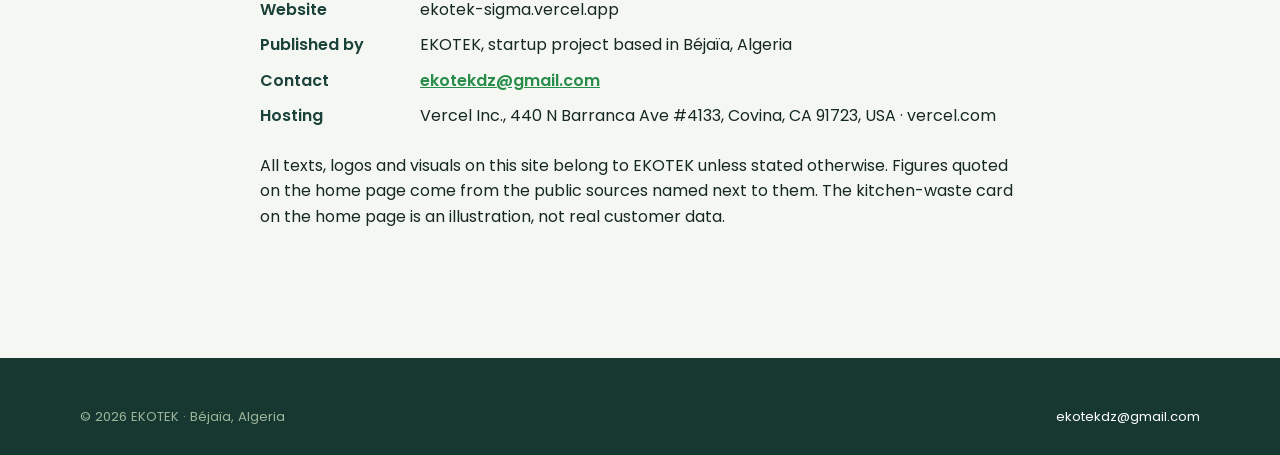
==== commit 8ae03e80: "Add standard Algerian Tamazight (Latin)" ====
--- a/legal.html
+++ b/legal.html
@@ -11,7 +11,7 @@
   <link rel="canonical" href="https://ekotek-sigma.vercel.app/legal.html">
   <link rel="preconnect" href="https://fonts.googleapis.com">
   <link rel="preconnect" href="https://fonts.gstatic.com" crossorigin>
-  <link href="https://fonts.googleapis.com/css2?family=Noto+Sans+Arabic:wght@400;500;600;700&family=Poppins:wght@400;500;600;700&display=swap" rel="stylesheet">
+  <link href="https://fonts.googleapis.com/css2?family=Noto+Sans:wght@400;500;600;700&family=Noto+Sans+Arabic:wght@400;500;600;700&family=Noto+Sans+Tifinagh&family=Poppins:wght@400;500;600;700&display=swap" rel="stylesheet">
   <link rel="stylesheet" href="/assets/style.css">
 </head>
 <body data-title-key="legal.title">
@@ -27,6 +27,7 @@
         <button type="button" data-lang="en" aria-pressed="true">EN</button>
         <button type="button" data-lang="fr" aria-pressed="false">FR</button>
         <button type="button" data-lang="ar" aria-pressed="false" lang="ar-DZ" title="الدارجة">عربي</button>
+        <button type="button" data-lang="ber" aria-pressed="false" lang="ber-DZ" title="Tamaziɣt" aria-label="Tamaziɣt">ⵣ</button>
       </div>
     </div>
   </div>
@@ -50,7 +51,7 @@
         <li><b>Contact form:</b> your message, and your name and email if you choose to give them.</li>
         <li><b>Technical data:</b> the page language and the page you sent the form from. Our hosting provider also keeps standard server logs (such as IP address and browser type) for security.</li>
       </ul>
-      <p>We do not use advertising trackers or analytics cookies. Your browser only remembers your language choice (EN/FR/عربي) on your own device.</p>
+      <p>We do not use advertising trackers or analytics cookies. Your browser only remembers your language choice (EN/FR/عربي/ⵣ) on your own device.</p>
 
       <h2>Why we use it</h2>
       <ul>
@@ -95,7 +96,7 @@
         <li><b>Formulaire de contact :</b> votre message, ainsi que votre nom et votre e-mail si vous choisissez de les indiquer.</li>
         <li><b>Données techniques :</b> la langue et la page depuis laquelle le formulaire a été envoyé. Notre hébergeur conserve aussi des journaux serveur classiques (adresse IP, type de navigateur) pour la sécurité.</li>
       </ul>
-      <p>Nous n'utilisons ni traceurs publicitaires ni cookies de mesure d'audience. Votre navigateur retient seulement votre choix de langue (EN/FR/عربي), sur votre propre appareil.</p>
+      <p>Nous n'utilisons ni traceurs publicitaires ni cookies de mesure d'audience. Votre navigateur retient seulement votre choix de langue (EN/FR/عربي/ⵣ), sur votre propre appareil.</p>
 
       <h2>Pourquoi nous les utilisons</h2>
       <ul>
@@ -140,7 +141,7 @@
         <li><b>استمارة الاتصال:</b> الرسالة تاعك، والاسم والإيميل إذا حبيت تعطيهم.</li>
         <li><b>معلومات تقنية:</b> لغة الصفحة والصفحة اللي بعثت منها الاستمارة. المستضيف تاع الموقع يحتفظ تاني بسجلات عادية (كيما عنوان IP ونوع المتصفح) للأمان.</li>
       </ul>
-      <p>ما نستعملوش متتبعات إشهارية ولا كوكيز تاع قياس الزوار. المتصفح تاعك يتفكر غير اللغة اللي اخترت (EN/FR/عربي)، في الجهاز تاعك برك.</p>
+      <p>ما نستعملوش متتبعات إشهارية ولا كوكيز تاع قياس الزوار. المتصفح تاعك يتفكر غير اللغة اللي اخترت (EN/FR/عربي/ⵣ)، في الجهاز تاعك برك.</p>
 
       <h2>علاش نستعملوها</h2>
       <ul>
@@ -168,6 +169,51 @@
         <dt>الاستضافة</dt><dd dir="ltr">Vercel Inc., 440 N Barranca Ave #4133, Covina, CA 91723, USA · vercel.com</dd>
       </dl>
       <p>النصوص، اللوغوهات والصور اللي في الموقع ملك EKOTEK إلا إذا تكتب العكس. الأرقام اللي في الصفحة الرئيسية جاية من المصادر العمومية المكتوبة حذاها. بطاقة «فضلات الكوزينة» في الصفحة الرئيسية مثال برك، ماشي معلومات حقيقية تاع زبائن.</p>
+    </article>
+
+    <!-- ================= TAMAZIƔT ================= -->
+    <article class="l-ber" lang="ber-DZ">
+      <p class="eyebrow">Aleqqem aneggaru: Tubeṛ 2026</p>
+      <h1>Tasertit n tbaḍnit</h1>
+      <p class="lead-dark">Nxeddem-itt d tafessast: nejmaɛ kan ayen i tferneḍ ad aɣ-t-id-tazneḍ, nesseqdac-it kan akken ad k-d-nerr.</p>
+
+      <h2>Anwa i d amasul</h2>
+      <p>EKOTEK, tasbeddit tamaynut mgal asexser n wučči, deg Bgayet, Lezzayer. I yal asteqsi ɣef talɣut-ik: <a href="mailto:ekotekdz@gmail.com">ekotekdz@gmail.com</a>.</p>
+
+      <h2>Acu i nejmaɛ</h2>
+      <ul>
+        <li><b>Tiferkit n usuter n uskan:</b> isem-ik, isem d wanaw n tsuddest, tamdint, imayl, atilifun (ma tebɣiḍ), amḍan n tirmatin i wass (ma tebɣiḍ) d yizen-ik.</li>
+        <li><b>Tiferkit n unermes:</b> izen-ik, d yisem-ik d yimayl-ik ma tebɣiḍ ad ten-id-tefkeḍ.</li>
+        <li><b>Talɣut tatiknikant:</b> tutlayt n usebter d usebter seg i d-tuzneḍ tiferkit. Asenneftaɣ n usmel yettḥerriz daɣen iɣmisen n uqeddac (am tansa IP d wanaw n yiminig) i tɣellist.</li>
+      </ul>
+      <p>Ur nesseqdac ara ineḍfaren n udellel neɣ ifecka n tesleḍt (cookies). Iminig-ik yettmekti kan tutlayt i tferneḍ (EN/FR/عربي/ⵣ), deg yibenk-ik.</p>
+
+      <h2>Ayɣer i t-nesseqdac</h2>
+      <ul>
+        <li>Akken ad nerr ɣef yizen-ik, ad nheggi askan neɣ tirmit, neɣ ad ak-d-nazen amek ara tefkeḍ tikci ma tsutreḍ-t.</li>
+        <li>Akken ad nfehhem acu i ttrajun medden seg EKOTEK (amedya, tiktiwin n tmahilin).</li>
+      </ul>
+      <p>Nesseqdac talɣut-ik kan s waqbal-ik, i d-tettakeḍ mi ara tsenqeḍ tamkurt uqbel ad tazneḍ tiferkit. <b>Ur</b> ak-d-nettazen ara tiɣmisin neɣ adellel, ur nettenz ur nettbeṭṭu talɣut-ik akk d tkebbaniyin nniḍen i yiswi-nsent.</p>
+
+      <h2>Anda tettwaḥrez</h2>
+      <p>Tiferkiyin ttwaskelsent deg umiḍan Google n EKOTEK (Google Sheets d Gmail). Asmel yezdeɣ ɣer Vercel. Imsefka-a zemren ad seqdcen talɣut deg yiqeddacen beṛṛa n Lezzayer, gar-asen deg Marikan.</p>
+
+      <h2>Acḥal ara tt-neḥrez</h2>
+      <p>Alamma d 24 n wayyuren seg unermes-nneɣ aneggaru, sakin ad tt-nekkes. Tzemreḍ ad aɣ-tesutreḍ ad tt-nekkes uqbel, melmi i tebɣiḍ.</p>
+
+      <h2>Izerfan-ik</h2>
+      <p>S wakken i d-yenna ulugen azzayri 18-07 ɣef ummesten n yisefka udmawanen, tzemreḍ ad tesutreḍ ad <b>twaliḍ</b> talɣut-ik, ad tt-<b>tesseɣtiḍ</b> neɣ ad tt-<b>tekkseḍ</b>, tzemreḍ daɣen ad <b>tugiḍ</b> aseqdec-is. Aru-yaɣ-d kan ɣer <a href="mailto:ekotekdz@gmail.com">ekotekdz@gmail.com</a>. Tzemreḍ daɣen ad tnermseḍ ANPDP (Autorité nationale de protection des données à caractère personnel).</p>
+
+      <hr>
+
+      <h1 id="talɣut">Talɣut tazerfant</h1>
+      <dl class="facts">
+        <dt>Asmel</dt><dd>ekotek-sigma.vercel.app</dd>
+        <dt>Yessuffeɣ-it</dt><dd>EKOTEK, asenfar n tsbeddit deg Bgayet, Lezzayer</dd>
+        <dt>Anermes</dt><dd><a href="mailto:ekotekdz@gmail.com">ekotekdz@gmail.com</a></dd>
+        <dt>Asezdeɣ</dt><dd>Vercel Inc., 440 N Barranca Ave #4133, Covina, CA 91723, USA · vercel.com</dd>
+      </dl>
+      <p>Iḍrisen, ilugan d tugniwin n usmel-a n EKOTEK, ma ulac ayen nniḍen yettwarun. Imḍanen yellan deg usebter agejdan kkan-d seg yiɣbula izayezen i yettwarun ɣer tama-nsen. Takarḍa «Iḍumman n tnewalt» deg usebter agejdan d amedya kan, mačči d isefka n yimsaɣen n tidet.</p>
     </article>
 
   </div>
--- a/assets/style.css
+++ b/assets/style.css
@@ -19,7 +19,7 @@
 html { scroll-behavior: smooth; -webkit-text-size-adjust: 100%; }
 body {
   margin: 0; background: var(--bg); color: var(--ink);
-  font-family: "Poppins", "Noto Sans Arabic", system-ui, -apple-system, "Segoe UI", sans-serif;
+  font-family: "Poppins", "Noto Sans", "Noto Sans Arabic", "Noto Sans Tifinagh", system-ui, -apple-system, "Segoe UI", sans-serif;
   font-size: 16px; line-height: 1.6;
 }
 img, svg { display: block; max-width: 100%; }
@@ -250,9 +250,9 @@
 .lead-dark { font-size: 1.1rem; color: var(--muted) !important; }
 .facts { display: grid; grid-template-columns: 140px 1fr; gap: 10px 20px; margin: 20px 0 24px; }
 .facts dt { font-weight: 600; color: var(--dark); } .facts dd { margin: 0; }
-.l-fr, .l-ar { display: none; }
-html:lang(fr) .l-en, html:lang(ar) .l-en { display: none; }
-html:lang(fr) .l-fr, html:lang(ar) .l-ar { display: block; }
+.l-fr, .l-ar, .l-ber { display: none; }
+html:lang(fr) .l-en, html:lang(ar) .l-en, html:lang(ber) .l-en { display: none; }
+html:lang(fr) .l-fr, html:lang(ar) .l-ar, html:lang(ber) .l-ber { display: block; }
 @media (max-width: 640px) { .facts { grid-template-columns: 1fr; gap: 2px; } .facts dd { margin-bottom: 10px; } }
 
 /* ---------- Algerian Arabic (Darija), right-to-left ---------- */
@@ -270,3 +270,7 @@
 [dir="rtl"] .form input[type="email"], [dir="rtl"] .form input[type="tel"] { direction: ltr; text-align: right; }
 [dir="rtl"] .stat b { direction: ltr; text-align: right; }
 @media (max-width: 980px) { [dir="rtl"] .hero-card { transform: none; } }
+
+/* ---------- Tamazight (Latin) ---------- */
+/* Letters Poppins lacks (ɛ, ɣ…) fall back to Noto Sans from the font stack. */
+.lang button[data-lang="ber"] { font-family: "Noto Sans Tifinagh", sans-serif; font-size: 1rem; padding-block: .32em; }
